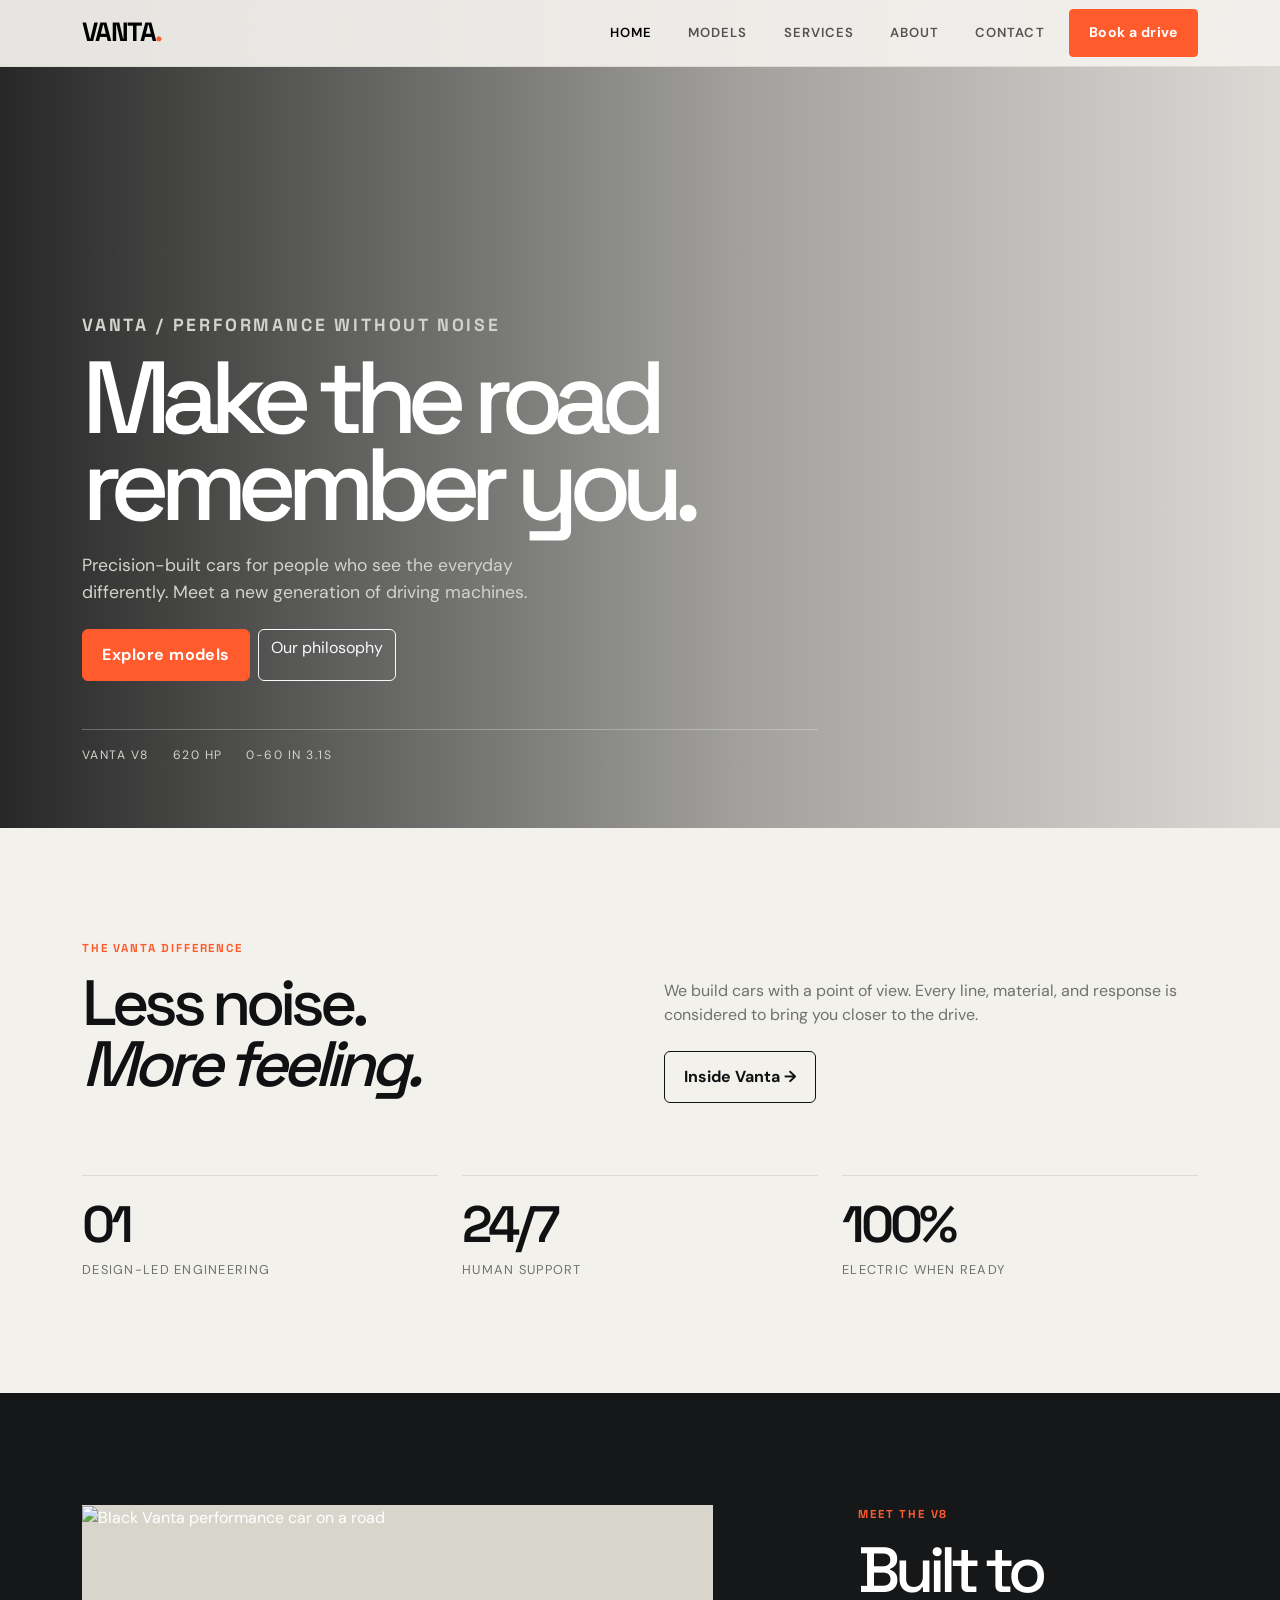
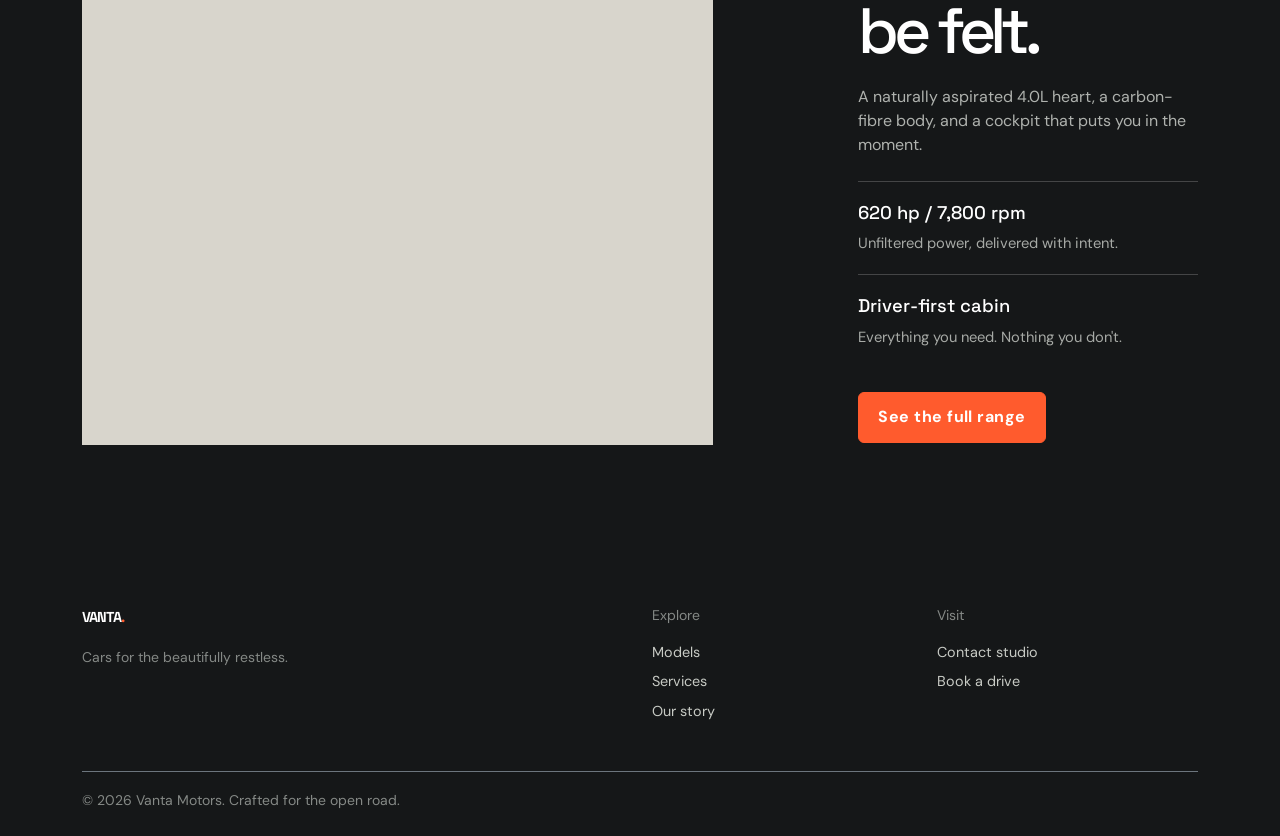
==== index.html @ eb93a18e "webpage design created 5 pages" ====
<!doctype html>
<html lang="en">
<head><meta charset="utf-8"><meta name="viewport" content="width=device-width, initial-scale=1"><title>Vanta Motors | Drive Different</title><link href="https://cdn.jsdelivr.net/npm/bootstrap@5.3.3/dist/css/bootstrap.min.css" rel="stylesheet"><link rel="stylesheet" href="style.css"></head>
<body>
<nav class="navbar navbar-expand-lg fixed-top"><div class="container"><a class="navbar-brand" href="index.html">VANTA<span>.</span></a><button class="navbar-toggler" type="button" data-bs-toggle="collapse" data-bs-target="#nav"><span class="navbar-toggler-icon"></span></button><div class="collapse navbar-collapse" id="nav"><ul class="navbar-nav ms-auto align-items-lg-center"><li><a class="nav-link active" href="index.html">Home</a></li><li><a class="nav-link" href="models.html">Models</a></li><li><a class="nav-link" href="services.html">Services</a></li><li><a class="nav-link" href="about.html">About</a></li><li><a class="nav-link" href="contact.html">Contact</a></li><li class="ms-lg-3 mt-2 mt-lg-0"><a class="btn btn-accent btn-sm" href="contact.html">Book a drive</a></li></ul></div></div></nav>
<main><section class="hero-home"><div class="container"><div class="row"><div class="col-lg-8"><p class="eyebrow">Vanta / Performance without noise</p><h1>Make the road remember you.</h1><p class="mt-4">Precision-built cars for people who see the everyday differently. Meet a new generation of driving machines.</p><div class="d-flex gap-2 mt-4"><a class="btn btn-accent" href="models.html">Explore models</a><a class="btn btn-outline-light" href="about.html">Our philosophy</a></div><div class="hero-meta d-flex gap-4"><span>Vanta V8</span><span>620 hp</span><span>0-60 in 3.1s</span></div></div></div></div></section>
<section class="section"><div class="container"><div class="row align-items-end g-5"><div class="col-lg-5"><p class="eyebrow">The Vanta difference</p><h2>Less noise.<br><em>More feeling.</em></h2></div><div class="col-lg-6 offset-lg-1"><p class="section-lead mb-4">We build cars with a point of view. Every line, material, and response is considered to bring you closer to the drive.</p><a class="btn btn-outline-ink" href="about.html">Inside Vanta &rarr;</a></div></div><div class="row g-4 mt-5"><div class="col-md-4"><div class="stat"><strong>01</strong><span>Design-led engineering</span></div></div><div class="col-md-4"><div class="stat"><strong>24/7</strong><span>Human support</span></div></div><div class="col-md-4"><div class="stat"><strong>100%</strong><span>Electric when ready</span></div></div></div></div></section>
<section class="section section-dark"><div class="container"><div class="row align-items-center g-5"><div class="col-lg-7"><div class="image-frame feature-image"><img src="https://images.unsplash.com/photo-1544829099-b9a0c07fad1a?auto=format&fit=crop&w=1400&q=85" alt="Black Vanta performance car on a road"></div></div><div class="col-lg-4 offset-lg-1"><p class="eyebrow">Meet the V8</p><h2>Built to<br>be felt.</h2><p class="section-lead mt-4">A naturally aspirated 4.0L heart, a carbon-fibre body, and a cockpit that puts you in the moment.</p><div class="feature-row mt-4"><h3>620 hp / 7,800 rpm</h3><p>Unfiltered power, delivered with intent.</p></div><div class="feature-row"><h3>Driver-first cabin</h3><p>Everything you need. Nothing you don't.</p></div><a class="btn btn-accent mt-4" href="models.html">See the full range</a></div></div></div></section></main>
<footer class="footer"><div class="container"><div class="row g-4"><div class="col-md-6"><a class="navbar-brand text-white" href="index.html">VANTA<span>.</span></a><p class="mt-3 mb-0"><small>Cars for the beautifully restless.</small></p></div><div class="col-6 col-md-3"><small class="d-block mb-3">Explore</small><a class="d-block mb-2" href="models.html">Models</a><a class="d-block mb-2" href="services.html">Services</a><a class="d-block" href="about.html">Our story</a></div><div class="col-6 col-md-3"><small class="d-block mb-3">Visit</small><a class="d-block mb-2" href="contact.html">Contact studio</a><a class="d-block" href="contact.html">Book a drive</a></div></div><div class="border-top border-secondary mt-5 pt-3"><small>© 2026 Vanta Motors. Crafted for the open road.</small></div></div></footer>
<script src="https://cdn.jsdelivr.net/npm/bootstrap@5.3.3/dist/js/bootstrap.bundle.min.js"></script></body></html>
---- style.css ----
@import url('https://fonts.googleapis.com/css2?family=DM+Sans:wght@400;500;600;700&family=Space+Grotesk:wght@400;500;600;700&display=swap');

:root {
  --ink: #101113;
  --muted: #6f716f;
  --paper: #f3f1ec;
  --white: #fffdf8;
  --line: #dedbd2;
  --accent: #ff5b2d;
  --accent-dark: #d9431b;
  --night: #151718;
}

* { box-sizing: border-box; }
body { background: var(--paper); color: var(--ink); font-family: 'DM Sans', sans-serif; }
h1, h2, h3, h4, .navbar-brand, .eyebrow, .display-number { font-family: 'Space Grotesk', sans-serif; }
a { color: inherit; text-decoration: none; }
.navbar { background: rgba(243, 241, 236, .94); backdrop-filter: blur(14px); border-bottom: 1px solid var(--line); }
.navbar-brand { letter-spacing: -.06em; font-weight: 700; font-size: 1.65rem; }
.navbar-brand span { color: var(--accent); }
.nav-link { font-size: .82rem; font-weight: 600; letter-spacing: .08em; text-transform: uppercase; margin-left: 1.25rem; }
.nav-link:hover, .nav-link.active { color: var(--accent); }
.btn-accent { background: var(--accent); border: 1px solid var(--accent); color: #fff; padding: .8rem 1.2rem; font-weight: 700; letter-spacing: .03em; }
.btn-accent:hover { background: var(--accent-dark); border-color: var(--accent-dark); color: #fff; }
.btn-outline-ink { border: 1px solid var(--ink); color: var(--ink); padding: .8rem 1.2rem; font-weight: 700; }
.btn-outline-ink:hover { background: var(--ink); color: var(--white); }
.eyebrow { color: var(--accent); font-size: .72rem; font-weight: 700; letter-spacing: .16em; text-transform: uppercase; }
.page-hero { padding: 9.5rem 0 5rem; background: var(--night); color: #fff; }
.page-hero h1 { font-size: clamp(3rem, 7vw, 6.5rem); letter-spacing: -.08em; line-height: .9; max-width: 760px; }
.page-hero p { color: #afb2ae; max-width: 530px; }
.hero-home { min-height: 92vh; padding: 9rem 0 4rem; display: flex; align-items: flex-end; color: #fff; position: relative; overflow: hidden; background: linear-gradient(90deg, rgba(10,11,11,.88) 0%, rgba(10,11,11,.35) 58%, rgba(10,11,11,.1)), url('https://images.unsplash.com/photo-1503376780353-7e6692767b70?auto=format&fit=crop&w=2200&q=85') center/cover; }
.hero-home h1 { font-size: clamp(3.5rem, 8vw, 8.5rem); line-height: .85; letter-spacing: -.1em; max-width: 800px; }
.hero-home p { color: #d2d3cf; max-width: 460px; font-size: 1.1rem; }
.hero-meta { border-top: 1px solid rgba(255,255,255,.28); margin-top: 3rem; padding-top: 1rem; color: #d2d3cf; font-size: .76rem; letter-spacing: .12em; text-transform: uppercase; }
.section { padding: 7rem 0; }
.section-dark { background: var(--night); color: #fff; }
.section h2 { font-size: clamp(2.4rem, 5vw, 5rem); line-height: .95; letter-spacing: -.08em; }
.section-lead { color: var(--muted); max-width: 530px; }
.section-dark .section-lead { color: #afb2ae; }
.image-frame { overflow: hidden; background: #d8d5cc; }
.image-frame img { width: 100%; height: 100%; object-fit: cover; transition: transform .6s ease; }
.image-frame:hover img { transform: scale(1.04); }
.feature-image { height: 540px; }
.stat { border-top: 1px solid var(--line); padding-top: 1rem; }
.stat strong { font: 600 clamp(2.2rem, 4vw, 4rem) 'Space Grotesk', sans-serif; display: block; letter-spacing: -.08em; }
.stat span { color: var(--muted); font-size: .8rem; text-transform: uppercase; letter-spacing: .1em; }
.model-card { border-top: 1px solid var(--line); padding-top: 1rem; height: 100%; }
.model-card .image-frame { height: 290px; margin: 1rem 0 1.25rem; }
.model-card h3 { font-size: 1.6rem; letter-spacing: -.06em; }
.model-card p { color: var(--muted); }
.model-tag { color: var(--accent); font-size: .7rem; font-weight: 700; letter-spacing: .13em; text-transform: uppercase; }
.feature-row { border-top: 1px solid rgba(255,255,255,.2); padding: 1.25rem 0; }
.feature-row h3 { font-size: 1.15rem; }
.feature-row p { color: #a7aaa6; margin-bottom: 0; font-size: .92rem; }
.service-item { border-top: 1px solid var(--line); padding: 1.5rem 0; }
.service-item .display-number { color: var(--accent); font-size: .85rem; }
.service-item h3 { font-size: 1.6rem; letter-spacing: -.05em; }
.service-item p { color: var(--muted); max-width: 500px; }
.contact-panel { background: var(--white); border: 1px solid var(--line); padding: clamp(1.5rem, 4vw, 3rem); }
.form-control, .form-select { background: transparent; border: 0; border-bottom: 1px solid var(--line); border-radius: 0; padding: 1rem 0; }
.form-control:focus, .form-select:focus { box-shadow: none; border-color: var(--accent); background: transparent; }
.form-label { color: var(--muted); font-size: .78rem; font-weight: 700; letter-spacing: .08em; text-transform: uppercase; }
.footer { background: var(--night); color: #fff; padding: 3rem 0 1.5rem; }
.footer small { color: #858986; }
.footer a { color: #c8cbc5; font-size: .9rem; }
.footer a:hover { color: var(--accent); }
.quote { font: 500 clamp(1.8rem, 4vw, 3.8rem) 'Space Grotesk', sans-serif; letter-spacing: -.07em; line-height: 1; }
.timeline { border-left: 1px solid var(--accent); padding-left: 2rem; }
.timeline article { margin-bottom: 2.5rem; }
.timeline h3 { font-size: 1.4rem; }
.timeline p { color: var(--muted); }
@media (max-width: 991px) { .nav-link { margin: .4rem 0; } .hero-home { min-height: 85vh; } }
@media (max-width: 575px) { .section { padding: 4.5rem 0; } .feature-image { height: 360px; } .hero-home h1 { font-size: 4rem; } }
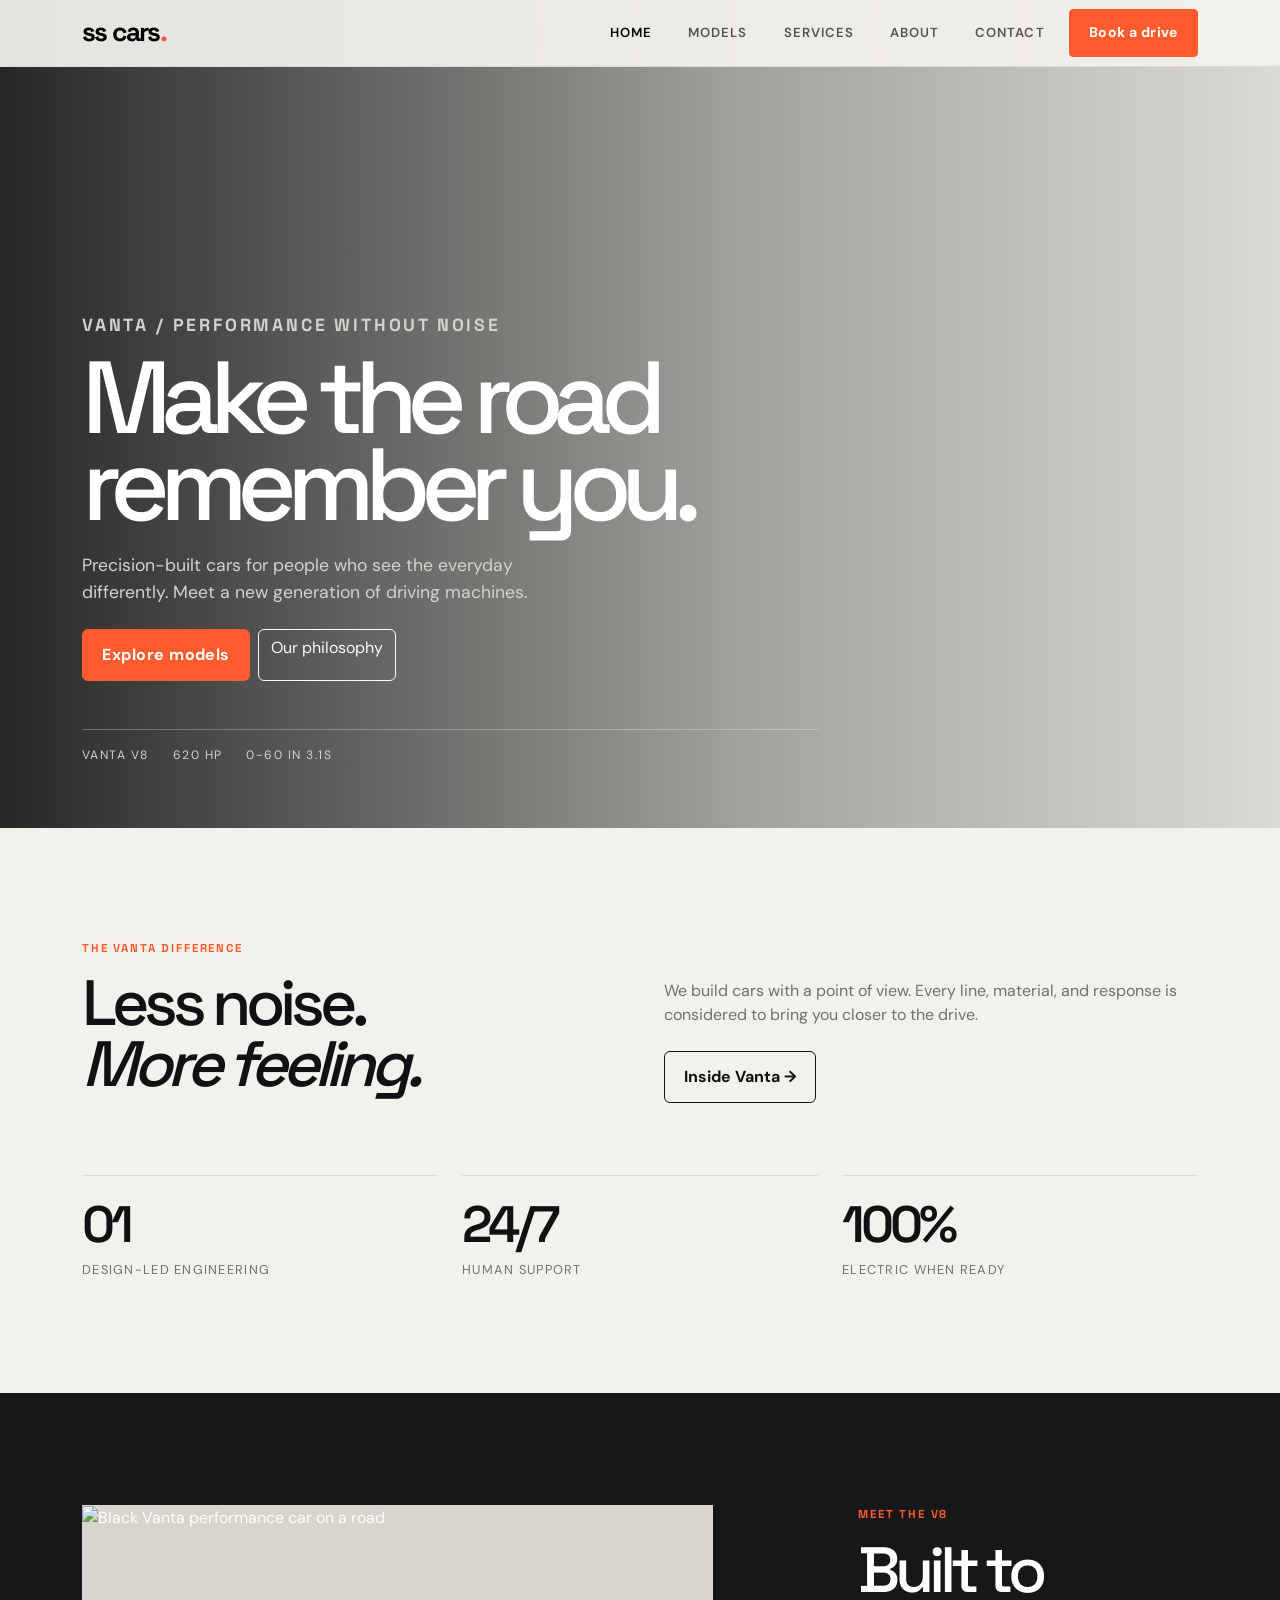
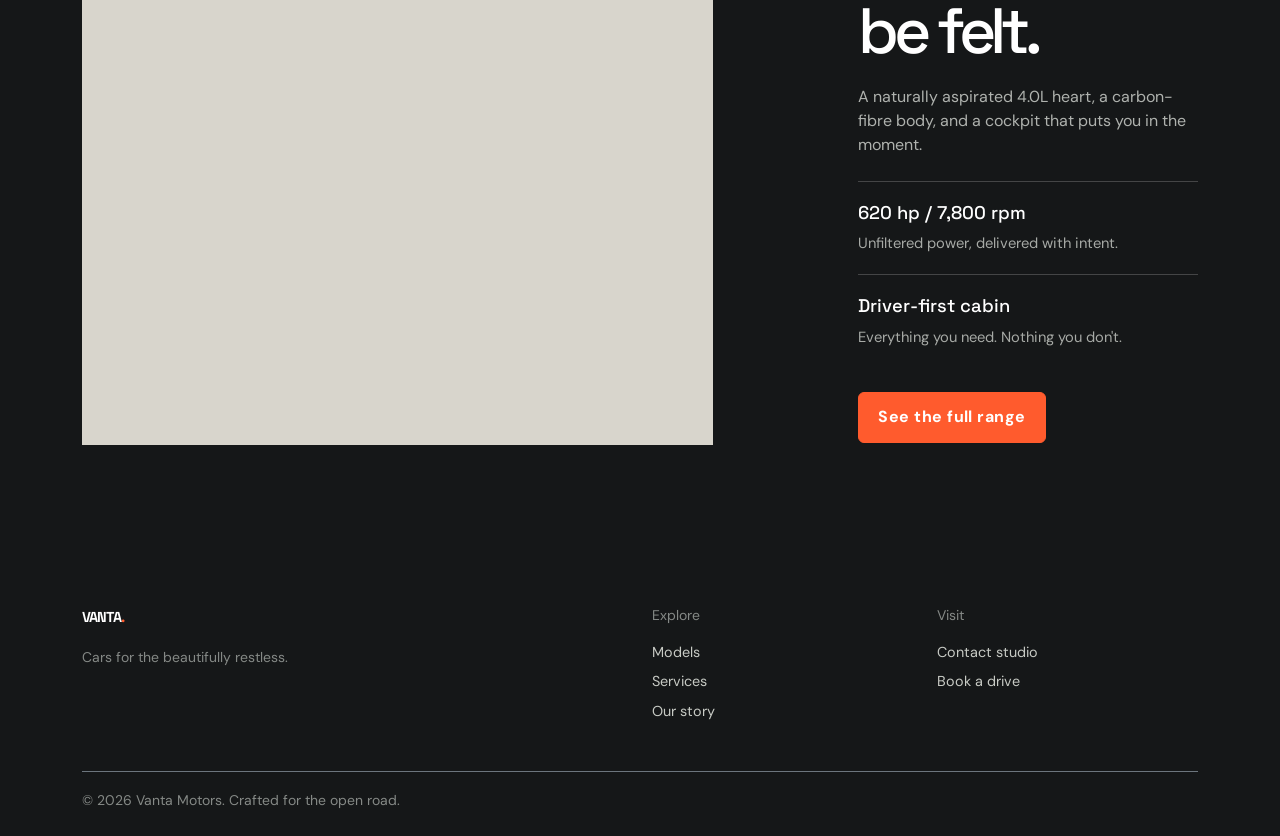
==== commit 8f9bcf64: "gh j" ====
--- a/index.html
+++ b/index.html
@@ -2,7 +2,7 @@
 <html lang="en">
 <head><meta charset="utf-8"><meta name="viewport" content="width=device-width, initial-scale=1"><title>Vanta Motors | Drive Different</title><link href="https://cdn.jsdelivr.net/npm/bootstrap@5.3.3/dist/css/bootstrap.min.css" rel="stylesheet"><link rel="stylesheet" href="style.css"></head>
 <body>
-<nav class="navbar navbar-expand-lg fixed-top"><div class="container"><a class="navbar-brand" href="index.html">VANTA<span>.</span></a><button class="navbar-toggler" type="button" data-bs-toggle="collapse" data-bs-target="#nav"><span class="navbar-toggler-icon"></span></button><div class="collapse navbar-collapse" id="nav"><ul class="navbar-nav ms-auto align-items-lg-center"><li><a class="nav-link active" href="index.html">Home</a></li><li><a class="nav-link" href="models.html">Models</a></li><li><a class="nav-link" href="services.html">Services</a></li><li><a class="nav-link" href="about.html">About</a></li><li><a class="nav-link" href="contact.html">Contact</a></li><li class="ms-lg-3 mt-2 mt-lg-0"><a class="btn btn-accent btn-sm" href="contact.html">Book a drive</a></li></ul></div></div></nav>
+<nav class="navbar navbar-expand-lg fixed-top"><div class="container"><a class="navbar-brand" href="index.html">ss cars<span>.</span></a><button class="navbar-toggler" type="button" data-bs-toggle="collapse" data-bs-target="#nav"><span class="navbar-toggler-icon"></span></button><div class="collapse navbar-collapse" id="nav"><ul class="navbar-nav ms-auto align-items-lg-center"><li><a class="nav-link active" href="index.html">Home</a></li><li><a class="nav-link" href="models.html">Models</a></li><li><a class="nav-link" href="services.html">Services</a></li><li><a class="nav-link" href="about.html">About</a></li><li><a class="nav-link" href="contact.html">Contact</a></li><li class="ms-lg-3 mt-2 mt-lg-0"><a class="btn btn-accent btn-sm" href="contact.html">Book a drive</a></li></ul></div></div></nav>
 <main><section class="hero-home"><div class="container"><div class="row"><div class="col-lg-8"><p class="eyebrow">Vanta / Performance without noise</p><h1>Make the road remember you.</h1><p class="mt-4">Precision-built cars for people who see the everyday differently. Meet a new generation of driving machines.</p><div class="d-flex gap-2 mt-4"><a class="btn btn-accent" href="models.html">Explore models</a><a class="btn btn-outline-light" href="about.html">Our philosophy</a></div><div class="hero-meta d-flex gap-4"><span>Vanta V8</span><span>620 hp</span><span>0-60 in 3.1s</span></div></div></div></div></section>
 <section class="section"><div class="container"><div class="row align-items-end g-5"><div class="col-lg-5"><p class="eyebrow">The Vanta difference</p><h2>Less noise.<br><em>More feeling.</em></h2></div><div class="col-lg-6 offset-lg-1"><p class="section-lead mb-4">We build cars with a point of view. Every line, material, and response is considered to bring you closer to the drive.</p><a class="btn btn-outline-ink" href="about.html">Inside Vanta &rarr;</a></div></div><div class="row g-4 mt-5"><div class="col-md-4"><div class="stat"><strong>01</strong><span>Design-led engineering</span></div></div><div class="col-md-4"><div class="stat"><strong>24/7</strong><span>Human support</span></div></div><div class="col-md-4"><div class="stat"><strong>100%</strong><span>Electric when ready</span></div></div></div></div></section>
 <section class="section section-dark"><div class="container"><div class="row align-items-center g-5"><div class="col-lg-7"><div class="image-frame feature-image"><img src="https://images.unsplash.com/photo-1544829099-b9a0c07fad1a?auto=format&fit=crop&w=1400&q=85" alt="Black Vanta performance car on a road"></div></div><div class="col-lg-4 offset-lg-1"><p class="eyebrow">Meet the V8</p><h2>Built to<br>be felt.</h2><p class="section-lead mt-4">A naturally aspirated 4.0L heart, a carbon-fibre body, and a cockpit that puts you in the moment.</p><div class="feature-row mt-4"><h3>620 hp / 7,800 rpm</h3><p>Unfiltered power, delivered with intent.</p></div><div class="feature-row"><h3>Driver-first cabin</h3><p>Everything you need. Nothing you don't.</p></div><a class="btn btn-accent mt-4" href="models.html">See the full range</a></div></div></div></section></main>
